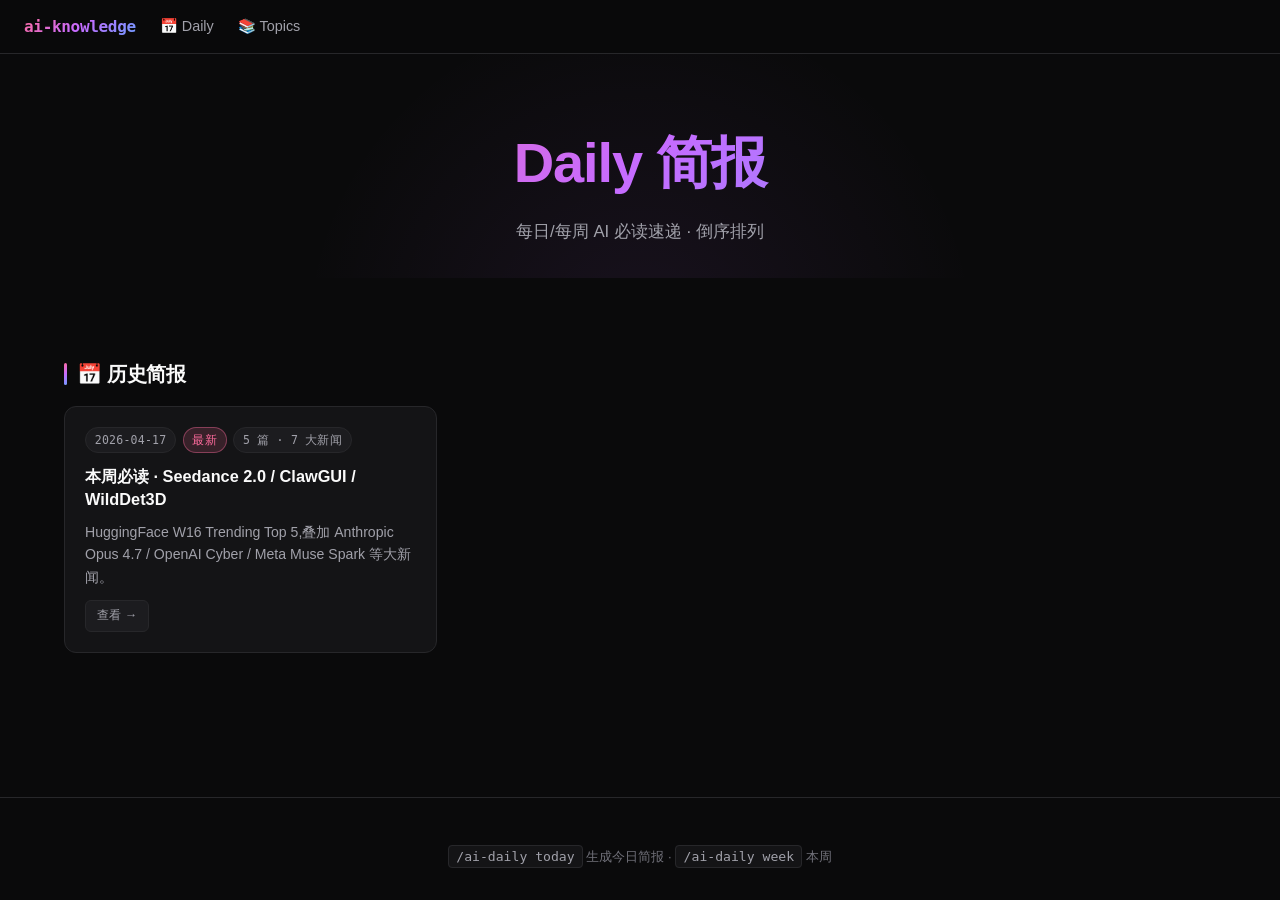
==== daily/index.html @ 9ce54057 "Initial AI knowledge base: daily briefings + topic-based paper library scaffold" ====
<!DOCTYPE html>
<html lang="zh-CN">
<head>
<meta charset="UTF-8">
<meta name="viewport" content="width=device-width,initial-scale=1">
<title>Daily · AI Knowledge</title>
<link rel="stylesheet" href="../assets/style.css">
</head>
<body>
<nav class="nav">
  <a href="../index.html" class="brand">ai-knowledge</a>
  <a href="./index.html" class="link">📅 Daily</a>
  <a href="../topics/index.html" class="link">📚 Topics</a>
  <span class="spacer"></span>
</nav>
<header class="hero">
  <h1>Daily 简报</h1>
  <p class="sub">每日/每周 AI 必读速递 · 倒序排列</p>
</header>
<main class="container">
  <section>
    <h2>📅 历史简报</h2>
    <div class="grid">

      <article class="card">
        <div class="meta">
          <span class="chip mono">2026-04-17</span>
          <span class="chip hot">最新</span>
          <span class="chip">5 篇 · 7 大新闻</span>
        </div>
        <h3><a href="./2026-04-17.html">本周必读 · Seedance 2.0 / ClawGUI / WildDet3D</a></h3>
        <p>HuggingFace W16 Trending Top 5,叠加 Anthropic Opus 4.7 / OpenAI Cyber / Meta Muse Spark 等大新闻。</p>
        <div class="actions">
          <a href="./2026-04-17.html">查看 →</a>
        </div>
      </article>

    </div>
  </section>
</main>
<footer>
  <code>/ai-daily today</code> 生成今日简报 · <code>/ai-daily week</code> 本周
</footer>
</body>
</html>
---- assets/style.css ----
:root{
  --bg:#0a0a0b; --surface:#141416; --surface-2:#1c1c1f;
  --border:#27272a; --border-hover:#3f3f46;
  --fg:#fafafa; --fg-2:#a1a1aa; --fg-3:#71717a;
  --accent:#c66bff; --accent-2:#6b9dff; --accent-3:#ff6b9d;
  --gradient:linear-gradient(135deg,#ff6b9d 0%,#c66bff 50%,#6b9dff 100%);
  --radius:12px; --radius-sm:8px;
  --shadow:0 1px 3px rgba(0,0,0,.4),0 8px 24px rgba(0,0,0,.2);
}
*{box-sizing:border-box;margin:0;padding:0}
html,body{background:var(--bg);color:var(--fg);font-family:-apple-system,BlinkMacSystemFont,"Inter","Segoe UI",sans-serif;line-height:1.6;-webkit-font-smoothing:antialiased}
a{color:var(--fg);text-decoration:none;transition:color .15s}
a:hover{color:var(--accent-2)}
code,.mono{font-family:ui-monospace,"JetBrains Mono","SF Mono",Menlo,monospace}

/* nav */
.nav{position:sticky;top:0;z-index:10;backdrop-filter:blur(12px);background:rgba(10,10,11,.75);border-bottom:1px solid var(--border);padding:.85rem 1.5rem;display:flex;align-items:center;gap:1.5rem}
.nav .brand{font-weight:700;font-family:ui-monospace,monospace;letter-spacing:-.02em;background:var(--gradient);-webkit-background-clip:text;-webkit-text-fill-color:transparent;background-clip:text}
.nav a.link{color:var(--fg-2);font-size:.9rem;transition:color .15s}
.nav a.link:hover{color:var(--fg)}
.nav .spacer{flex:1}

/* layout */
.container{max-width:1200px;margin:0 auto;padding:2rem 1.5rem}
header.hero{padding:4rem 1.5rem 2rem;text-align:center;position:relative;overflow:hidden}
header.hero::before{content:"";position:absolute;top:-50%;left:50%;transform:translateX(-50%);width:800px;height:800px;background:radial-gradient(circle,rgba(198,107,255,.08) 0%,transparent 60%);pointer-events:none}
header.hero h1{font-size:clamp(2rem,5vw,3.5rem);font-weight:700;letter-spacing:-.02em;background:var(--gradient);-webkit-background-clip:text;-webkit-text-fill-color:transparent;background-clip:text;position:relative}
header.hero .sub{color:var(--fg-2);margin-top:.75rem;font-size:1.05rem;position:relative}
section{margin:3rem 0}
section h2{font-size:1.25rem;font-weight:600;letter-spacing:-.01em;margin-bottom:1rem;display:flex;align-items:center;gap:.6rem}
section h2::before{content:"";width:3px;height:1.1em;background:var(--gradient);border-radius:2px}

/* graph iframe */
.graph-frame{width:100%;height:600px;border:1px solid var(--border);border-radius:var(--radius);background:var(--surface);box-shadow:var(--shadow);overflow:hidden}
.graph-empty{height:600px;border:1px dashed var(--border);border-radius:var(--radius);display:flex;flex-direction:column;align-items:center;justify-content:center;color:var(--fg-3);background:radial-gradient(ellipse at center,rgba(198,107,255,.04),transparent 70%)}
.graph-empty .glyph{font-size:3rem;margin-bottom:1rem;opacity:.4}
.graph-empty p{max-width:400px;text-align:center}

/* grid */
.grid{display:grid;grid-template-columns:repeat(auto-fill,minmax(320px,1fr));gap:1rem}

/* card */
.card{background:var(--surface);border:1px solid var(--border);border-radius:var(--radius);padding:1.25rem;transition:transform .2s ease,border-color .2s ease,box-shadow .2s ease;position:relative;overflow:hidden;animation:fadeUp .5s ease backwards}
.card:hover{transform:translateY(-2px);border-color:var(--border-hover);box-shadow:var(--shadow)}
.card::before{content:"";position:absolute;inset:0;border-radius:var(--radius);padding:1px;background:var(--gradient);-webkit-mask:linear-gradient(#000,#000) content-box,linear-gradient(#000,#000);-webkit-mask-composite:xor;mask-composite:exclude;opacity:0;transition:opacity .2s;pointer-events:none}
.card:hover::before{opacity:.6}
.card h3{font-size:1.02rem;font-weight:600;margin-bottom:.6rem;line-height:1.4}
.card h3 a{color:var(--fg)}
.card h3 a:hover{background:var(--gradient);-webkit-background-clip:text;-webkit-text-fill-color:transparent;background-clip:text}
.card .meta{display:flex;gap:.4rem;flex-wrap:wrap;align-items:center;margin-bottom:.75rem}
.card p{color:var(--fg-2);font-size:.88rem;margin-bottom:.5rem}
.card .why{color:var(--fg-3);font-size:.82rem;margin-top:.5rem;padding-top:.5rem;border-top:1px dashed var(--border);font-style:italic}
.card .actions{margin-top:.75rem;display:flex;gap:.5rem;flex-wrap:wrap}
.card .actions a{font-size:.78rem;padding:.3rem .7rem;background:var(--surface-2);border:1px solid var(--border);border-radius:6px;color:var(--fg-2);transition:all .15s}
.card .actions a:hover{border-color:var(--accent-2);color:var(--fg)}

/* chips */
.chip{display:inline-flex;align-items:center;padding:.18rem .55rem;background:var(--surface-2);border:1px solid var(--border);border-radius:999px;font-size:.72rem;color:var(--fg-2);font-family:ui-monospace,monospace;letter-spacing:.02em}
.chip.gradient{background:var(--gradient);color:#fff;border:none;font-family:inherit;font-weight:500}
.chip.done{background:rgba(34,197,94,.15);border-color:rgba(34,197,94,.4);color:#4ade80}
.chip.hot{background:rgba(255,107,157,.15);border-color:rgba(255,107,157,.4);color:#ff6b9d}
.chip.rank{background:var(--gradient);color:#fff;border:none;font-weight:700;width:1.6rem;height:1.6rem;justify-content:center;padding:0;border-radius:50%}

/* timeline */
.timeline{list-style:none;border-left:2px solid var(--border);padding-left:1.5rem;margin-left:.5rem}
.timeline li{position:relative;padding-bottom:1.25rem}
.timeline li::before{content:"";position:absolute;left:-1.65rem;top:.55rem;width:8px;height:8px;background:var(--accent);border-radius:50%;box-shadow:0 0 0 4px var(--bg),0 0 12px rgba(198,107,255,.5)}
.timeline .when{color:var(--fg-3);font-size:.78rem;font-family:ui-monospace,monospace;display:block}
.timeline .what{color:var(--fg);font-size:.92rem}

/* news list */
.news{list-style:none;display:flex;flex-direction:column;gap:.75rem}
.news li{padding:1rem 1.25rem;background:var(--surface);border:1px solid var(--border);border-radius:var(--radius-sm);display:flex;gap:1rem;align-items:flex-start;transition:border-color .15s}
.news li:hover{border-color:var(--border-hover)}
.news .badge-news{font-size:.7rem;padding:.2rem .55rem;background:var(--surface-2);border-radius:4px;color:var(--accent-3);font-family:ui-monospace,monospace;text-transform:uppercase;letter-spacing:.05em;flex-shrink:0;margin-top:.15rem}
.news strong{color:var(--fg);font-weight:600}
.news .desc{color:var(--fg-2);font-size:.88rem;margin-top:.25rem;display:block}

/* hero stat cards */
.stats{display:grid;grid-template-columns:repeat(auto-fit,minmax(180px,1fr));gap:1rem;margin:2rem 0}
.stat{background:var(--surface);border:1px solid var(--border);border-radius:var(--radius);padding:1.5rem 1.25rem;text-align:center;transition:border-color .15s}
.stat:hover{border-color:var(--border-hover)}
.stat .num{font-size:2.25rem;font-weight:700;background:var(--gradient);-webkit-background-clip:text;-webkit-text-fill-color:transparent;background-clip:text;font-family:ui-monospace,monospace;line-height:1}
.stat .label{color:var(--fg-2);font-size:.82rem;margin-top:.5rem;text-transform:uppercase;letter-spacing:.08em}

/* big entry cards (home) */
.entries{display:grid;grid-template-columns:repeat(auto-fit,minmax(360px,1fr));gap:1.5rem;margin:2rem 0}
.entry{background:var(--surface);border:1px solid var(--border);border-radius:var(--radius);padding:2rem;transition:all .2s;display:block;position:relative;overflow:hidden}
.entry::after{content:"→";position:absolute;top:1.5rem;right:1.5rem;font-size:1.5rem;color:var(--fg-3);transition:transform .2s,color .2s}
.entry:hover{border-color:var(--border-hover);transform:translateY(-2px);box-shadow:var(--shadow)}
.entry:hover::after{transform:translateX(4px);color:var(--accent-2)}
.entry .icon{font-size:1.75rem;margin-bottom:1rem;display:inline-flex;align-items:center;justify-content:center;width:48px;height:48px;background:var(--surface-2);border:1px solid var(--border);border-radius:var(--radius-sm)}
.entry h3{font-size:1.3rem;margin-bottom:.5rem;color:var(--fg);font-weight:600}
.entry .desc{color:var(--fg-2);margin-bottom:1.25rem;font-size:.95rem}
.entry .preview{font-size:.82rem;color:var(--fg-3);font-family:ui-monospace,monospace;padding-top:.75rem;border-top:1px dashed var(--border)}

footer{text-align:center;padding:3rem 1.5rem 2rem;color:var(--fg-3);font-size:.82rem;border-top:1px solid var(--border);margin-top:4rem}
footer code{padding:.18rem .45rem;background:var(--surface);border:1px solid var(--border);border-radius:4px;color:var(--fg-2)}

@keyframes fadeUp{from{opacity:0;transform:translateY(8px)}to{opacity:1;transform:translateY(0)}}
.card:nth-child(1){animation-delay:0s}
.card:nth-child(2){animation-delay:.05s}
.card:nth-child(3){animation-delay:.1s}
.card:nth-child(4){animation-delay:.15s}
.card:nth-child(5){animation-delay:.2s}
.card:nth-child(6){animation-delay:.25s}

@media(max-width:768px){
  .container{padding:1.5rem 1rem}
  header.hero{padding:3rem 1rem 1.5rem}
  .nav{padding:.75rem 1rem;gap:.85rem;overflow-x:auto}
  .graph-frame,.graph-empty{height:400px}
}
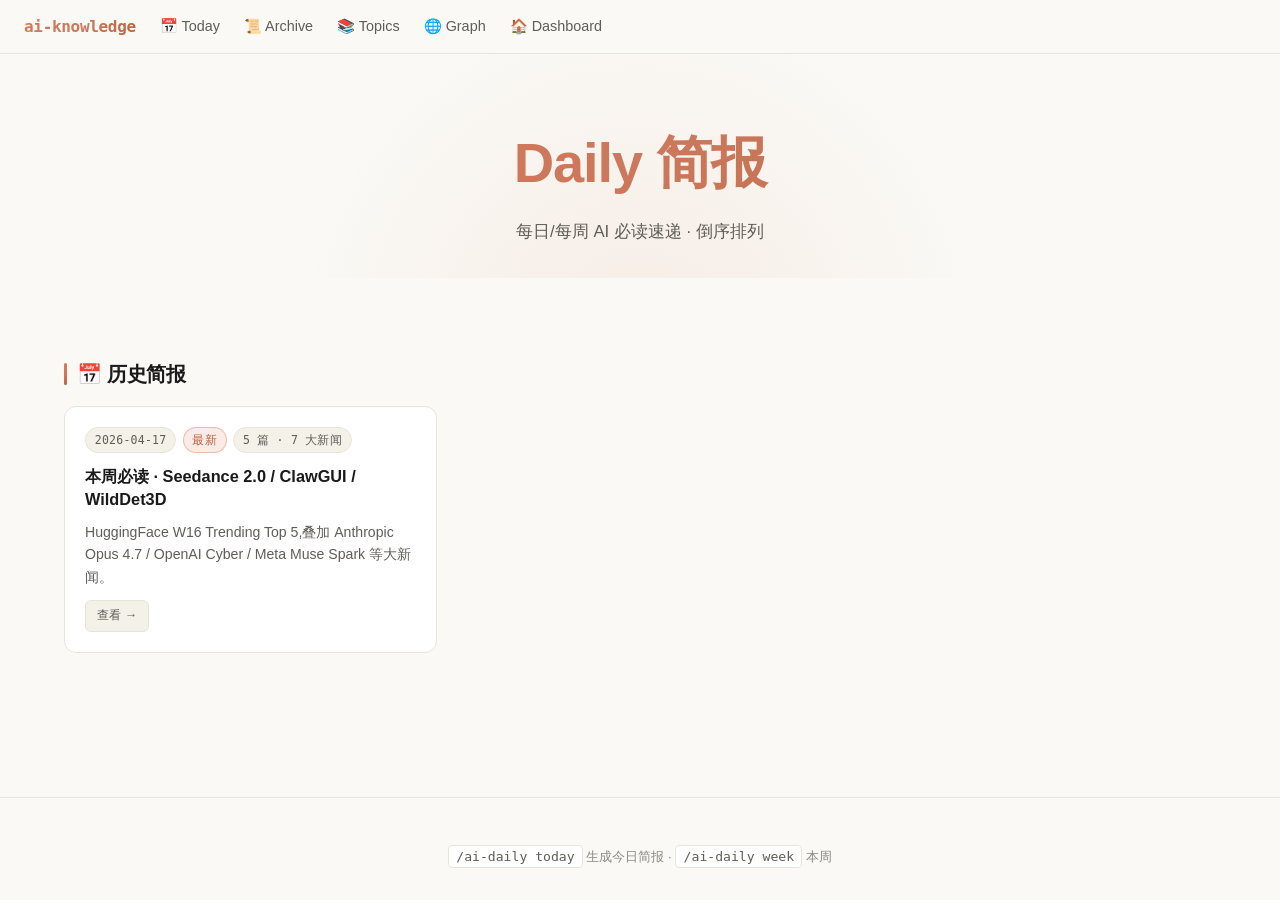
==== commit ff4f4fa9: "Today's daily becomes landing page; brand icons in news; papers as rich list - Land on today's brief" ====
--- a/daily/index.html
+++ b/daily/index.html
@@ -9,8 +9,11 @@
 <body>
 <nav class="nav">
   <a href="../index.html" class="brand">ai-knowledge</a>
-  <a href="./index.html" class="link">📅 Daily</a>
+  <a href="../index.html" class="link">📅 Today</a>
+  <a href="./index.html" class="link">📜 Archive</a>
   <a href="../topics/index.html" class="link">📚 Topics</a>
+  <a href="../graph/global/graph.html" class="link">🌐 Graph</a>
+  <a href="../dashboard.html" class="link">🏠 Dashboard</a>
   <span class="spacer"></span>
 </nav>
 <header class="hero">
--- a/assets/style.css
+++ b/assets/style.css
@@ -1,11 +1,11 @@
 :root{
-  --bg:#0a0a0b; --surface:#141416; --surface-2:#1c1c1f;
-  --border:#27272a; --border-hover:#3f3f46;
-  --fg:#fafafa; --fg-2:#a1a1aa; --fg-3:#71717a;
-  --accent:#c66bff; --accent-2:#6b9dff; --accent-3:#ff6b9d;
-  --gradient:linear-gradient(135deg,#ff6b9d 0%,#c66bff 50%,#6b9dff 100%);
+  --bg:#faf9f5; --surface:#ffffff; --surface-2:#f4f1e8;
+  --border:#e8e5d8; --border-hover:#d4cfb8;
+  --fg:#1a1a1a; --fg-2:#5e5d57; --fg-3:#8b8a82;
+  --accent:#d97757; --accent-2:#cc785c; --accent-3:#b8643f;
+  --gradient:linear-gradient(135deg,#d97757 0%,#cc785c 50%,#b8643f 100%);
   --radius:12px; --radius-sm:8px;
-  --shadow:0 1px 3px rgba(0,0,0,.4),0 8px 24px rgba(0,0,0,.2);
+  --shadow:0 1px 3px rgba(120,100,80,.06),0 8px 24px rgba(120,100,80,.08);
 }
 *{box-sizing:border-box;margin:0;padding:0}
 html,body{background:var(--bg);color:var(--fg);font-family:-apple-system,BlinkMacSystemFont,"Inter","Segoe UI",sans-serif;line-height:1.6;-webkit-font-smoothing:antialiased}
@@ -14,7 +14,7 @@
 code,.mono{font-family:ui-monospace,"JetBrains Mono","SF Mono",Menlo,monospace}
 
 /* nav */
-.nav{position:sticky;top:0;z-index:10;backdrop-filter:blur(12px);background:rgba(10,10,11,.75);border-bottom:1px solid var(--border);padding:.85rem 1.5rem;display:flex;align-items:center;gap:1.5rem}
+.nav{position:sticky;top:0;z-index:10;backdrop-filter:blur(12px);background:rgba(250,249,245,.85);border-bottom:1px solid var(--border);padding:.85rem 1.5rem;display:flex;align-items:center;gap:1.5rem}
 .nav .brand{font-weight:700;font-family:ui-monospace,monospace;letter-spacing:-.02em;background:var(--gradient);-webkit-background-clip:text;-webkit-text-fill-color:transparent;background-clip:text}
 .nav a.link{color:var(--fg-2);font-size:.9rem;transition:color .15s}
 .nav a.link:hover{color:var(--fg)}
@@ -23,7 +23,7 @@
 /* layout */
 .container{max-width:1200px;margin:0 auto;padding:2rem 1.5rem}
 header.hero{padding:4rem 1.5rem 2rem;text-align:center;position:relative;overflow:hidden}
-header.hero::before{content:"";position:absolute;top:-50%;left:50%;transform:translateX(-50%);width:800px;height:800px;background:radial-gradient(circle,rgba(198,107,255,.08) 0%,transparent 60%);pointer-events:none}
+header.hero::before{content:"";position:absolute;top:-50%;left:50%;transform:translateX(-50%);width:800px;height:800px;background:radial-gradient(circle,rgba(217,119,87,.10) 0%,transparent 60%);pointer-events:none}
 header.hero h1{font-size:clamp(2rem,5vw,3.5rem);font-weight:700;letter-spacing:-.02em;background:var(--gradient);-webkit-background-clip:text;-webkit-text-fill-color:transparent;background-clip:text;position:relative}
 header.hero .sub{color:var(--fg-2);margin-top:.75rem;font-size:1.05rem;position:relative}
 section{margin:3rem 0}
@@ -32,7 +32,7 @@
 
 /* graph iframe */
 .graph-frame{width:100%;height:600px;border:1px solid var(--border);border-radius:var(--radius);background:var(--surface);box-shadow:var(--shadow);overflow:hidden}
-.graph-empty{height:600px;border:1px dashed var(--border);border-radius:var(--radius);display:flex;flex-direction:column;align-items:center;justify-content:center;color:var(--fg-3);background:radial-gradient(ellipse at center,rgba(198,107,255,.04),transparent 70%)}
+.graph-empty{height:600px;border:1px dashed var(--border);border-radius:var(--radius);display:flex;flex-direction:column;align-items:center;justify-content:center;color:var(--fg-3);background:radial-gradient(ellipse at center,rgba(217,119,87,.05),transparent 70%)}
 .graph-empty .glyph{font-size:3rem;margin-bottom:1rem;opacity:.4}
 .graph-empty p{max-width:400px;text-align:center}
 
@@ -57,24 +57,52 @@
 /* chips */
 .chip{display:inline-flex;align-items:center;padding:.18rem .55rem;background:var(--surface-2);border:1px solid var(--border);border-radius:999px;font-size:.72rem;color:var(--fg-2);font-family:ui-monospace,monospace;letter-spacing:.02em}
 .chip.gradient{background:var(--gradient);color:#fff;border:none;font-family:inherit;font-weight:500}
-.chip.done{background:rgba(34,197,94,.15);border-color:rgba(34,197,94,.4);color:#4ade80}
-.chip.hot{background:rgba(255,107,157,.15);border-color:rgba(255,107,157,.4);color:#ff6b9d}
+.chip.done{background:rgba(70,140,90,.12);border-color:rgba(70,140,90,.3);color:#3a7a4f}
+.chip.hot{background:rgba(217,119,87,.15);border-color:rgba(217,119,87,.4);color:#b8643f}
 .chip.rank{background:var(--gradient);color:#fff;border:none;font-weight:700;width:1.6rem;height:1.6rem;justify-content:center;padding:0;border-radius:50%}
 
 /* timeline */
 .timeline{list-style:none;border-left:2px solid var(--border);padding-left:1.5rem;margin-left:.5rem}
 .timeline li{position:relative;padding-bottom:1.25rem}
-.timeline li::before{content:"";position:absolute;left:-1.65rem;top:.55rem;width:8px;height:8px;background:var(--accent);border-radius:50%;box-shadow:0 0 0 4px var(--bg),0 0 12px rgba(198,107,255,.5)}
+.timeline li::before{content:"";position:absolute;left:-1.65rem;top:.55rem;width:8px;height:8px;background:var(--accent);border-radius:50%;box-shadow:0 0 0 4px var(--bg),0 0 10px rgba(217,119,87,.4)}
 .timeline .when{color:var(--fg-3);font-size:.78rem;font-family:ui-monospace,monospace;display:block}
 .timeline .what{color:var(--fg);font-size:.92rem}
 
 /* news list */
-.news{list-style:none;display:flex;flex-direction:column;gap:.75rem}
-.news li{padding:1rem 1.25rem;background:var(--surface);border:1px solid var(--border);border-radius:var(--radius-sm);display:flex;gap:1rem;align-items:flex-start;transition:border-color .15s}
-.news li:hover{border-color:var(--border-hover)}
-.news .badge-news{font-size:.7rem;padding:.2rem .55rem;background:var(--surface-2);border-radius:4px;color:var(--accent-3);font-family:ui-monospace,monospace;text-transform:uppercase;letter-spacing:.05em;flex-shrink:0;margin-top:.15rem}
-.news strong{color:var(--fg);font-weight:600}
-.news .desc{color:var(--fg-2);font-size:.88rem;margin-top:.25rem;display:block}
+.news{list-style:none;display:flex;flex-direction:column;gap:.6rem}
+.news li{padding:.85rem 1rem;background:var(--surface);border:1px solid var(--border);border-radius:var(--radius-sm);display:flex;gap:.85rem;align-items:flex-start;transition:border-color .15s,box-shadow .15s}
+.news li:hover{border-color:var(--border-hover);box-shadow:var(--shadow)}
+.news .brand-icon{width:32px;height:32px;border-radius:6px;flex-shrink:0;padding:5px;background:var(--surface-2);object-fit:contain}
+.news .brand-icon[data-brand="anthropic"]{background:#faf0ec}
+.news .brand-icon[data-brand="openai"]{background:#f0f0f0}
+.news .brand-icon[data-brand="google"]{background:#fff}
+.news .brand-icon[data-brand="meta"]{background:#eef4ff}
+.news .brand-icon[data-brand="bytedance"]{background:#f0f0f0}
+.news .brand-icon[data-brand="business"]{background:#f4f1e8;font-size:18px;display:flex;align-items:center;justify-content:center;color:var(--accent)}
+.news .body{flex:1;min-width:0}
+.news strong{color:var(--fg);font-weight:600;display:block;font-size:.95rem}
+.news .desc{color:var(--fg-2);font-size:.85rem;margin-top:.2rem;display:block;line-height:1.55}
+.news .when{color:var(--fg-3);font-size:.75rem;font-family:ui-monospace,monospace;margin-left:.4rem;font-weight:400}
+
+/* paper list (replaces grid for readable rows) */
+.paper-list{display:flex;flex-direction:column;gap:.85rem}
+.paper-row{background:var(--surface);border:1px solid var(--border);border-radius:var(--radius);padding:1.1rem 1.25rem;transition:border-color .15s,box-shadow .15s,transform .15s;animation:fadeUp .5s ease backwards;display:grid;grid-template-columns:auto 1fr;gap:1rem;align-items:start}
+.paper-row:hover{border-color:var(--border-hover);box-shadow:var(--shadow);transform:translateY(-1px)}
+.paper-row .rank-col{display:flex;flex-direction:column;align-items:center;gap:.4rem;flex-shrink:0;width:48px}
+.paper-row .rank-num{width:38px;height:38px;display:flex;align-items:center;justify-content:center;background:var(--gradient);color:#fff;font-weight:700;border-radius:50%;font-size:1rem;font-family:ui-monospace,monospace}
+.paper-row .rank-tag{font-size:.62rem;color:var(--fg-3);text-transform:uppercase;letter-spacing:.05em;text-align:center}
+.paper-row .body{min-width:0}
+.paper-row .meta-row{display:flex;gap:.4rem;flex-wrap:wrap;align-items:center;margin-bottom:.4rem}
+.paper-row h3{font-size:1.05rem;font-weight:600;line-height:1.4;margin-bottom:.5rem}
+.paper-row h3 a{color:var(--fg)}
+.paper-row h3 a:hover{color:var(--accent-2)}
+.paper-row .summary{color:var(--fg-2);font-size:.9rem;margin-bottom:.5rem;line-height:1.6}
+.paper-row .details{color:var(--fg-2);font-size:.85rem;margin-bottom:.5rem;line-height:1.6}
+.paper-row .details strong{color:var(--fg);font-weight:600}
+.paper-row .why{color:var(--fg-3);font-size:.82rem;padding:.5rem .75rem;background:var(--surface-2);border-radius:6px;border-left:3px solid var(--accent);margin-top:.6rem;line-height:1.55}
+.paper-row .actions{margin-top:.7rem;display:flex;gap:.4rem;flex-wrap:wrap}
+.paper-row .actions a{font-size:.75rem;padding:.3rem .7rem;background:var(--surface-2);border:1px solid var(--border);border-radius:6px;color:var(--fg-2);transition:all .15s}
+.paper-row .actions a:hover{border-color:var(--accent-2);color:var(--accent-2);background:#fff}
 
 /* hero stat cards */
 .stats{display:grid;grid-template-columns:repeat(auto-fit,minmax(180px,1fr));gap:1rem;margin:2rem 0}
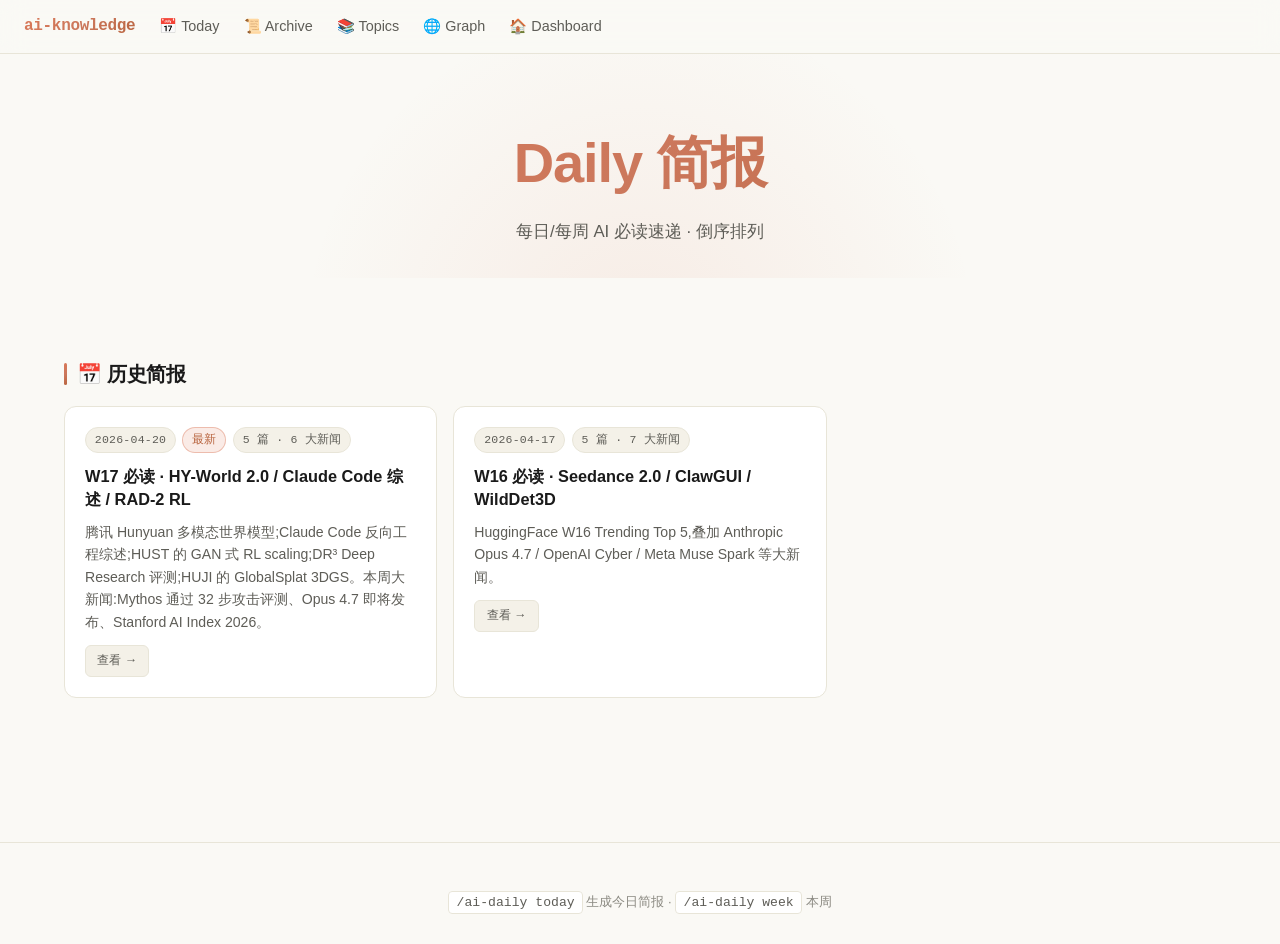
==== commit 112a9009: "Daily 2026-04-20 (W17): HY-World 2.0 / Claude Code design space / RAD-2 / DR3-Eval / GlobalSplat" ====
--- a/daily/index.html
+++ b/daily/index.html
@@ -3,8 +3,17 @@
 <head>
 <meta charset="UTF-8">
 <meta name="viewport" content="width=device-width,initial-scale=1">
+<meta name="description" content="个人 AI 知识库 — 每日 HuggingFace Trending 必读论文 + 大厂动态简报,由 graphify 生成的知识图谱串联主题与论文。">
+<meta property="og:title" content="AI Knowledge Base · taolinwei">
+<meta property="og:description" content="每日 AI 必读论文 · 主题图谱 · graphify 驱动">
+<meta property="og:type" content="website">
+<meta property="og:url" content="https://www.taolinwei.com/ai-daily/">
+<meta name="theme-color" content="#faf9f5">
+<link rel="icon" href="data:image/svg+xml,%3Csvg xmlns=%22http://www.w3.org/2000/svg%22 viewBox=%220 0 100 100%22%3E%3Ctext y=%22.9em%22 font-size=%2290%22%3E📚%3C/text%3E%3C/svg%3E">
 <title>Daily · AI Knowledge</title>
 <link rel="stylesheet" href="../assets/style.css">
+<script src="../assets/marked.min.js" defer></script>
+<script src="../assets/modal.js" defer></script>
 </head>
 <body>
 <nav class="nav">
@@ -27,11 +36,23 @@
 
       <article class="card">
         <div class="meta">
+          <span class="chip mono">2026-04-20</span>
+          <span class="chip hot">最新</span>
+          <span class="chip">5 篇 · 6 大新闻</span>
+        </div>
+        <h3><a href="./2026-04-20.html">W17 必读 · HY-World 2.0 / Claude Code 综述 / RAD-2 RL</a></h3>
+        <p>腾讯 Hunyuan 多模态世界模型;Claude Code 反向工程综述;HUST 的 GAN 式 RL scaling;DR³ Deep Research 评测;HUJI 的 GlobalSplat 3DGS。本周大新闻:Mythos 通过 32 步攻击评测、Opus 4.7 即将发布、Stanford AI Index 2026。</p>
+        <div class="actions">
+          <a href="./2026-04-20.html">查看 →</a>
+        </div>
+      </article>
+
+      <article class="card">
+        <div class="meta">
           <span class="chip mono">2026-04-17</span>
-          <span class="chip hot">最新</span>
           <span class="chip">5 篇 · 7 大新闻</span>
         </div>
-        <h3><a href="./2026-04-17.html">本周必读 · Seedance 2.0 / ClawGUI / WildDet3D</a></h3>
+        <h3><a href="./2026-04-17.html">W16 必读 · Seedance 2.0 / ClawGUI / WildDet3D</a></h3>
         <p>HuggingFace W16 Trending Top 5,叠加 Anthropic Opus 4.7 / OpenAI Cyber / Meta Muse Spark 等大新闻。</p>
         <div class="actions">
           <a href="./2026-04-17.html">查看 →</a>
--- a/assets/style.css
+++ b/assets/style.css
@@ -97,6 +97,11 @@
 .paper-row h3 a{color:var(--fg)}
 .paper-row h3 a:hover{color:var(--accent-2)}
 .paper-row .summary{color:var(--fg-2);font-size:.9rem;margin-bottom:.5rem;line-height:1.6}
+.paper-row .authors{font-size:.82rem;color:var(--fg-2);margin:-.2rem 0 .55rem;line-height:1.5;display:flex;flex-wrap:wrap;gap:.3rem .5rem;align-items:center}
+.paper-row .authors .org{display:inline-flex;align-items:center;gap:.3rem;padding:.15rem .55rem;background:var(--surface-2);border:1px solid var(--border);border-radius:6px;color:var(--fg);font-weight:500;font-size:.78rem}
+.paper-row .authors .org.star{background:linear-gradient(135deg,#fdf3ed,#faf0ec);border-color:#f0d9c8;color:#b8643f}
+.paper-row .authors .org.star::before{content:"★ ";color:#d97757;font-size:.8em}
+.paper-row .authors .ppl{color:var(--fg-3);font-size:.78rem}
 .paper-row .details{color:var(--fg-2);font-size:.85rem;margin-bottom:.5rem;line-height:1.6}
 .paper-row .details strong{color:var(--fg);font-weight:600}
 .paper-row .why{color:var(--fg-3);font-size:.82rem;padding:.5rem .75rem;background:var(--surface-2);border-radius:6px;border-left:3px solid var(--accent);margin-top:.6rem;line-height:1.55}
@@ -135,7 +140,30 @@
 
 @media(max-width:768px){
   .container{padding:1.5rem 1rem}
-  header.hero{padding:3rem 1rem 1.5rem}
-  .nav{padding:.75rem 1rem;gap:.85rem;overflow-x:auto}
+  header.hero{padding:2.5rem 1rem 1.25rem}
+  .nav{padding:.75rem 1rem;gap:.7rem;overflow-x:auto;scrollbar-width:none;-ms-overflow-style:none}
+  .nav::-webkit-scrollbar{display:none}
+  .nav .link,.nav .brand{white-space:nowrap;flex-shrink:0}
   .graph-frame,.graph-empty{height:400px}
+  .paper-row{grid-template-columns:auto 1fr;gap:.75rem;padding:.9rem 1rem}
+  .paper-row .rank-col{width:38px}
+  .paper-row .rank-num{width:32px;height:32px;font-size:.9rem}
+  .paper-row h3{font-size:.98rem}
+  .paper-row .summary,.paper-row .details{font-size:.85rem}
+  .paper-row .why{font-size:.78rem}
+  .news li{padding:.75rem .85rem;gap:.7rem}
+  .news .brand-icon{width:28px;height:28px}
+  .stats{grid-template-columns:repeat(2,1fr)}
+  .stat .num{font-size:1.7rem}
+  .entries{grid-template-columns:1fr}
 }
+@media(max-width:480px){
+  header.hero h1{font-size:1.6rem}
+  .stats{grid-template-columns:1fr 1fr;gap:.6rem}
+  .stat{padding:1rem .75rem}
+  section h2{font-size:1.1rem}
+  .meta-row{font-size:.7rem}
+  .chip{font-size:.68rem;padding:.15rem .45rem}
+  .news strong{font-size:.88rem}
+  .news .desc{font-size:.8rem}
+}
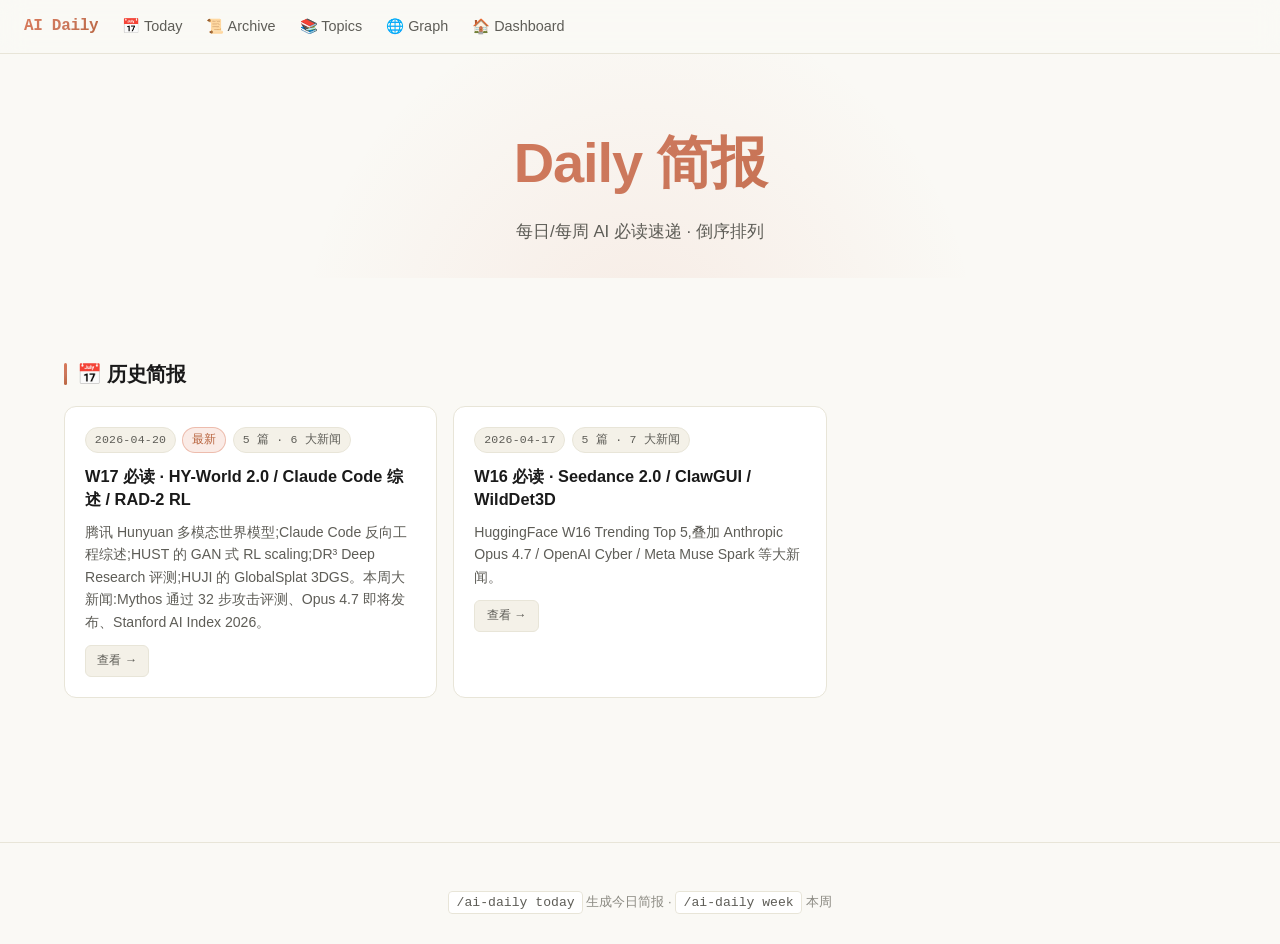
==== commit df94c91c: "Clickable news items + rebrand to 'AI Daily' across titles/og:title/nav - News <li> wrapped in <a ta" ====
--- a/daily/index.html
+++ b/daily/index.html
@@ -4,20 +4,20 @@
 <meta charset="UTF-8">
 <meta name="viewport" content="width=device-width,initial-scale=1">
 <meta name="description" content="个人 AI 知识库 — 每日 HuggingFace Trending 必读论文 + 大厂动态简报,由 graphify 生成的知识图谱串联主题与论文。">
-<meta property="og:title" content="AI Knowledge Base · taolinwei">
+<meta property="og:title" content="AI Daily">
 <meta property="og:description" content="每日 AI 必读论文 · 主题图谱 · graphify 驱动">
 <meta property="og:type" content="website">
 <meta property="og:url" content="https://www.taolinwei.com/ai-daily/">
 <meta name="theme-color" content="#faf9f5">
 <link rel="icon" href="data:image/svg+xml,%3Csvg xmlns=%22http://www.w3.org/2000/svg%22 viewBox=%220 0 100 100%22%3E%3Ctext y=%22.9em%22 font-size=%2290%22%3E📚%3C/text%3E%3C/svg%3E">
-<title>Daily · AI Knowledge</title>
+<title>AI Daily · 历史</title>
 <link rel="stylesheet" href="../assets/style.css">
 <script src="../assets/marked.min.js" defer></script>
 <script src="../assets/modal.js" defer></script>
 </head>
 <body>
 <nav class="nav">
-  <a href="../index.html" class="brand">ai-knowledge</a>
+  <a href="../index.html" class="brand">AI Daily</a>
   <a href="../index.html" class="link">📅 Today</a>
   <a href="./index.html" class="link">📜 Archive</a>
   <a href="../topics/index.html" class="link">📚 Topics</a>
--- a/assets/style.css
+++ b/assets/style.css
@@ -70,8 +70,12 @@
 
 /* news list */
 .news{list-style:none;display:flex;flex-direction:column;gap:.6rem}
-.news li{padding:.85rem 1rem;background:var(--surface);border:1px solid var(--border);border-radius:var(--radius-sm);display:flex;gap:.85rem;align-items:flex-start;transition:border-color .15s,box-shadow .15s}
-.news li:hover{border-color:var(--border-hover);box-shadow:var(--shadow)}
+.news li{padding:0;background:var(--surface);border:1px solid var(--border);border-radius:var(--radius-sm);transition:border-color .15s,box-shadow .15s,transform .15s}
+.news li:hover{border-color:var(--border-hover);box-shadow:var(--shadow);transform:translateY(-1px)}
+.news li > a,.news li > .body-wrap{padding:.85rem 1rem;display:flex;gap:.85rem;align-items:flex-start;color:inherit;text-decoration:none}
+.news li > a:hover strong{color:var(--accent-2)}
+.news li .ext{margin-left:auto;color:var(--fg-3);font-size:.85rem;flex-shrink:0;align-self:center;opacity:.6;transition:opacity .15s,transform .15s}
+.news li > a:hover .ext{opacity:1;transform:translateX(2px);color:var(--accent-2)}
 .news .brand-icon{width:32px;height:32px;border-radius:6px;flex-shrink:0;padding:5px;background:var(--surface-2);object-fit:contain}
 .news .brand-icon[data-brand="anthropic"]{background:#faf0ec}
 .news .brand-icon[data-brand="openai"]{background:#f0f0f0}
